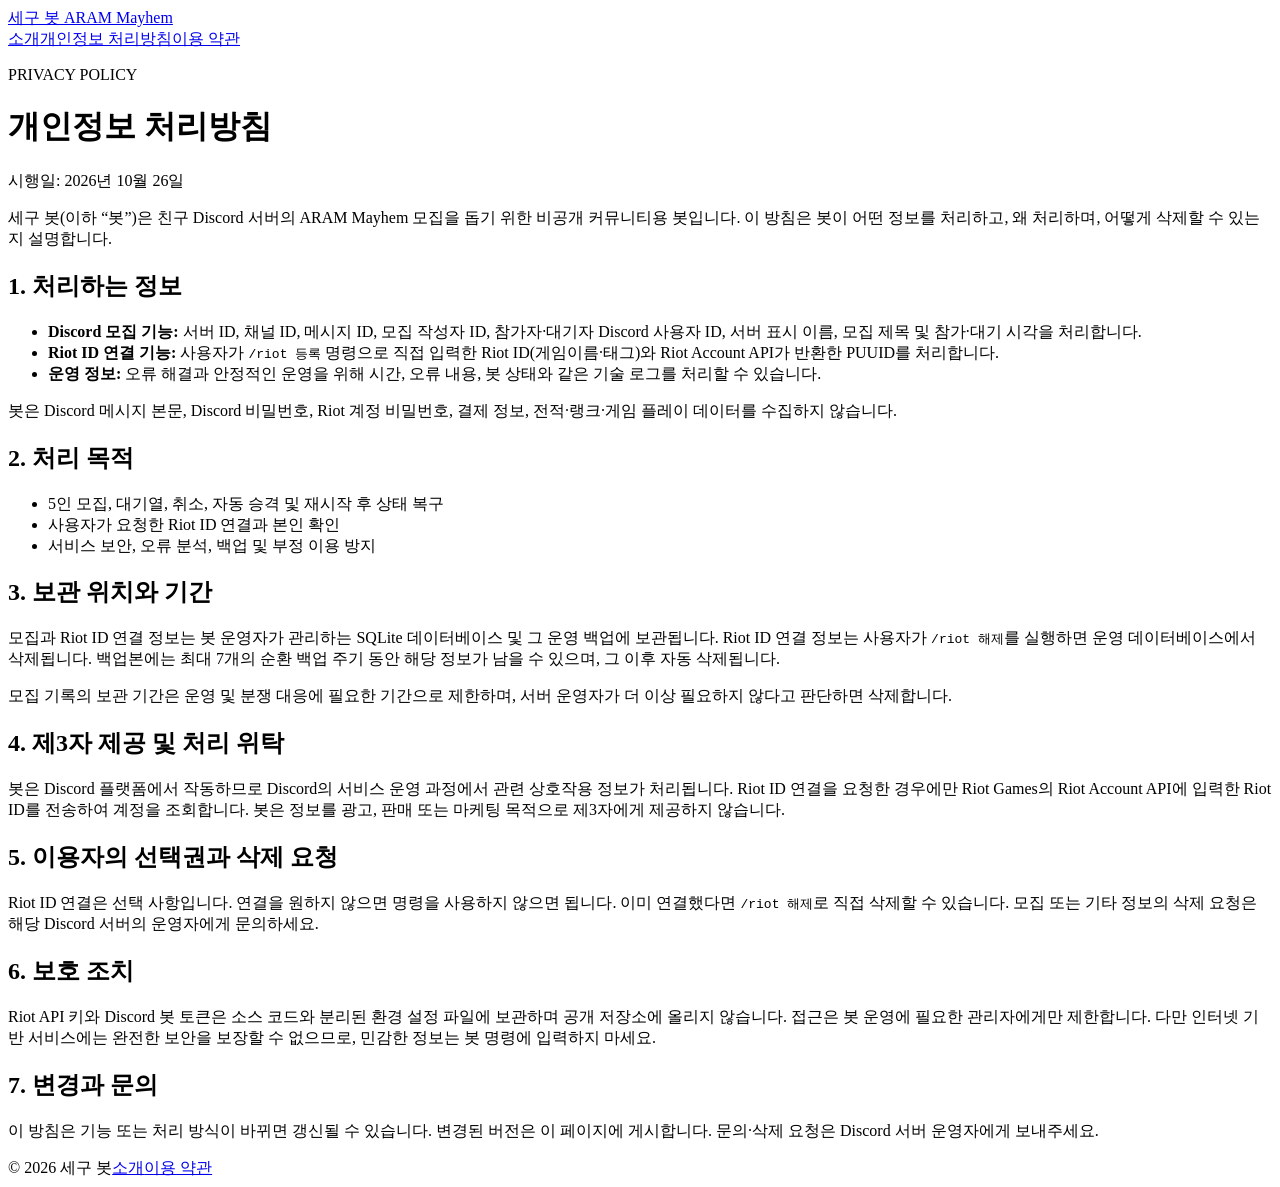
==== privacy.html @ af9cb357 "Publish ARAM Mayhem bot website" ====
<!doctype html>
<html lang="ko">
  <head>
    <meta charset="utf-8">
    <meta name="viewport" content="width=device-width, initial-scale=1">
    <meta name="description" content="세구 봇 개인정보 처리방침">
    <title>개인정보 처리방침 | 세구 봇</title>
    <link rel="stylesheet" href="assets/site.css">
  </head>
  <body>
    <header class="site-header">
      <a class="brand" href="index.html">세구 봇 <span>ARAM Mayhem</span></a>
      <nav aria-label="주요 메뉴"><a href="index.html">소개</a><a href="privacy.html" aria-current="page">개인정보 처리방침</a><a href="terms.html">이용 약관</a></nav>
    </header>
    <main class="legal-page">
      <p class="eyebrow">PRIVACY POLICY</p>
      <h1>개인정보 처리방침</h1>
      <p class="effective">시행일: 2026년 10월 26일</p>
      <p>세구 봇(이하 “봇”)은 친구 Discord 서버의 ARAM Mayhem 모집을 돕기 위한 비공개 커뮤니티용 봇입니다. 이 방침은 봇이 어떤 정보를 처리하고, 왜 처리하며, 어떻게 삭제할 수 있는지 설명합니다.</p>

      <h2>1. 처리하는 정보</h2>
      <ul>
        <li><strong>Discord 모집 기능:</strong> 서버 ID, 채널 ID, 메시지 ID, 모집 작성자 ID, 참가자·대기자 Discord 사용자 ID, 서버 표시 이름, 모집 제목 및 참가·대기 시각을 처리합니다.</li>
        <li><strong>Riot ID 연결 기능:</strong> 사용자가 <code>/riot 등록</code> 명령으로 직접 입력한 Riot ID(게임이름·태그)와 Riot Account API가 반환한 PUUID를 처리합니다.</li>
        <li><strong>운영 정보:</strong> 오류 해결과 안정적인 운영을 위해 시간, 오류 내용, 봇 상태와 같은 기술 로그를 처리할 수 있습니다.</li>
      </ul>
      <p>봇은 Discord 메시지 본문, Discord 비밀번호, Riot 계정 비밀번호, 결제 정보, 전적·랭크·게임 플레이 데이터를 수집하지 않습니다.</p>

      <h2>2. 처리 목적</h2>
      <ul>
        <li>5인 모집, 대기열, 취소, 자동 승격 및 재시작 후 상태 복구</li>
        <li>사용자가 요청한 Riot ID 연결과 본인 확인</li>
        <li>서비스 보안, 오류 분석, 백업 및 부정 이용 방지</li>
      </ul>

      <h2>3. 보관 위치와 기간</h2>
      <p>모집과 Riot ID 연결 정보는 봇 운영자가 관리하는 SQLite 데이터베이스 및 그 운영 백업에 보관됩니다. Riot ID 연결 정보는 사용자가 <code>/riot 해제</code>를 실행하면 운영 데이터베이스에서 삭제됩니다. 백업본에는 최대 7개의 순환 백업 주기 동안 해당 정보가 남을 수 있으며, 그 이후 자동 삭제됩니다.</p>
      <p>모집 기록의 보관 기간은 운영 및 분쟁 대응에 필요한 기간으로 제한하며, 서버 운영자가 더 이상 필요하지 않다고 판단하면 삭제합니다.</p>

      <h2>4. 제3자 제공 및 처리 위탁</h2>
      <p>봇은 Discord 플랫폼에서 작동하므로 Discord의 서비스 운영 과정에서 관련 상호작용 정보가 처리됩니다. Riot ID 연결을 요청한 경우에만 Riot Games의 Riot Account API에 입력한 Riot ID를 전송하여 계정을 조회합니다. 봇은 정보를 광고, 판매 또는 마케팅 목적으로 제3자에게 제공하지 않습니다.</p>

      <h2>5. 이용자의 선택권과 삭제 요청</h2>
      <p>Riot ID 연결은 선택 사항입니다. 연결을 원하지 않으면 명령을 사용하지 않으면 됩니다. 이미 연결했다면 <code>/riot 해제</code>로 직접 삭제할 수 있습니다. 모집 또는 기타 정보의 삭제 요청은 해당 Discord 서버의 운영자에게 문의하세요.</p>

      <h2>6. 보호 조치</h2>
      <p>Riot API 키와 Discord 봇 토큰은 소스 코드와 분리된 환경 설정 파일에 보관하며 공개 저장소에 올리지 않습니다. 접근은 봇 운영에 필요한 관리자에게만 제한합니다. 다만 인터넷 기반 서비스에는 완전한 보안을 보장할 수 없으므로, 민감한 정보는 봇 명령에 입력하지 마세요.</p>

      <h2>7. 변경과 문의</h2>
      <p>이 방침은 기능 또는 처리 방식이 바뀌면 갱신될 수 있습니다. 변경된 버전은 이 페이지에 게시합니다. 문의·삭제 요청은 Discord 서버 운영자에게 보내주세요.</p>
    </main>
    <footer><span>© 2026 세구 봇</span><a href="index.html">소개</a><a href="terms.html">이용 약관</a></footer>
  </body>
</html>
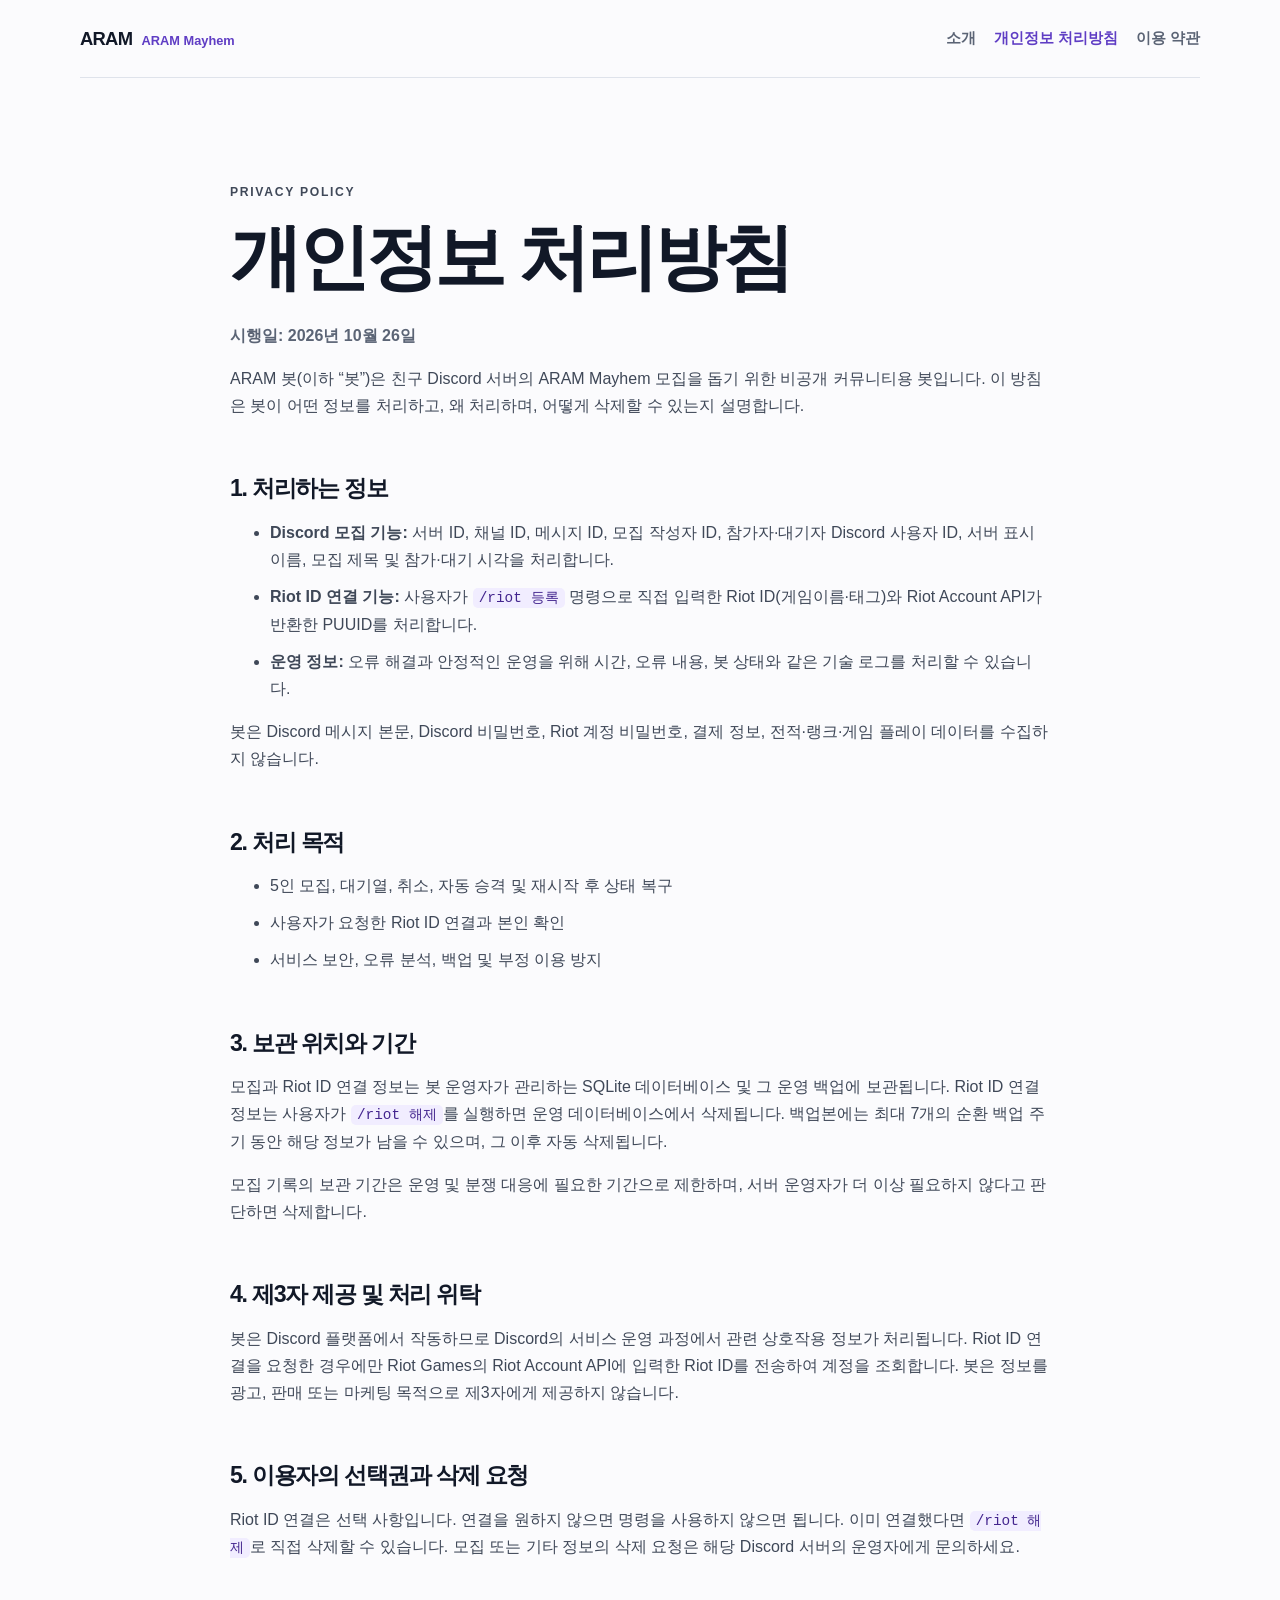
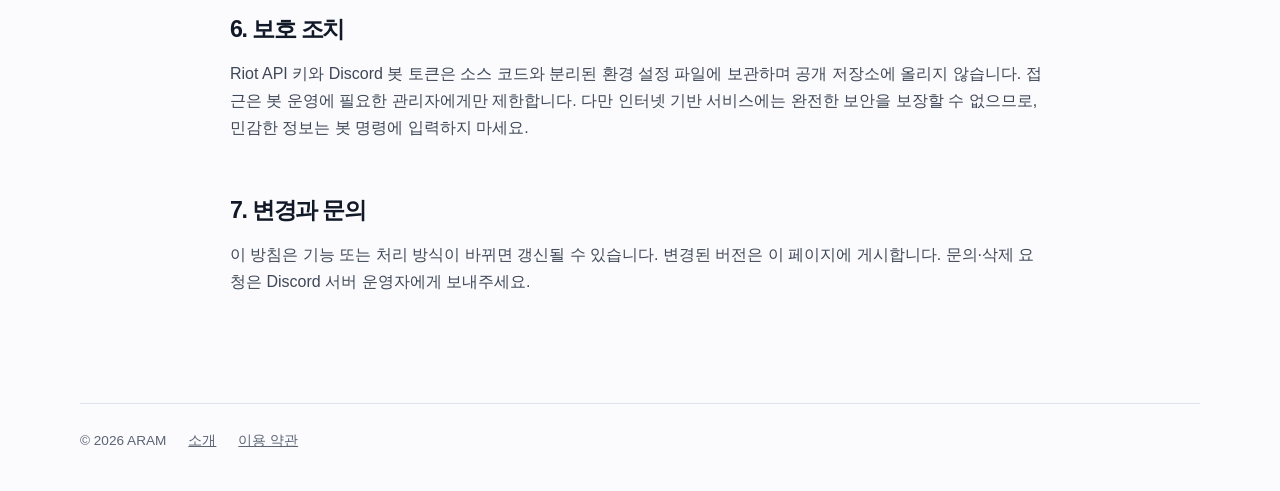
==== commit c4c1a8f6: "Rename public brand to ARAM" ====
--- a/privacy.html
+++ b/privacy.html
@@ -3,20 +3,20 @@
   <head>
     <meta charset="utf-8">
     <meta name="viewport" content="width=device-width, initial-scale=1">
-    <meta name="description" content="세구 봇 개인정보 처리방침">
-    <title>개인정보 처리방침 | 세구 봇</title>
+    <meta name="description" content="ARAM 봇 개인정보 처리방침">
+    <title>개인정보 처리방침 | ARAM</title>
     <link rel="stylesheet" href="assets/site.css">
   </head>
   <body>
     <header class="site-header">
-      <a class="brand" href="index.html">세구 봇 <span>ARAM Mayhem</span></a>
+      <a class="brand" href="index.html">ARAM <span>ARAM Mayhem</span></a>
       <nav aria-label="주요 메뉴"><a href="index.html">소개</a><a href="privacy.html" aria-current="page">개인정보 처리방침</a><a href="terms.html">이용 약관</a></nav>
     </header>
     <main class="legal-page">
       <p class="eyebrow">PRIVACY POLICY</p>
       <h1>개인정보 처리방침</h1>
       <p class="effective">시행일: 2026년 10월 26일</p>
-      <p>세구 봇(이하 “봇”)은 친구 Discord 서버의 ARAM Mayhem 모집을 돕기 위한 비공개 커뮤니티용 봇입니다. 이 방침은 봇이 어떤 정보를 처리하고, 왜 처리하며, 어떻게 삭제할 수 있는지 설명합니다.</p>
+      <p>ARAM 봇(이하 “봇”)은 친구 Discord 서버의 ARAM Mayhem 모집을 돕기 위한 비공개 커뮤니티용 봇입니다. 이 방침은 봇이 어떤 정보를 처리하고, 왜 처리하며, 어떻게 삭제할 수 있는지 설명합니다.</p>
 
       <h2>1. 처리하는 정보</h2>
       <ul>
@@ -49,6 +49,6 @@
       <h2>7. 변경과 문의</h2>
       <p>이 방침은 기능 또는 처리 방식이 바뀌면 갱신될 수 있습니다. 변경된 버전은 이 페이지에 게시합니다. 문의·삭제 요청은 Discord 서버 운영자에게 보내주세요.</p>
     </main>
-    <footer><span>© 2026 세구 봇</span><a href="index.html">소개</a><a href="terms.html">이용 약관</a></footer>
+    <footer><span>© 2026 ARAM</span><a href="index.html">소개</a><a href="terms.html">이용 약관</a></footer>
   </body>
 </html>
--- a/assets/site.css
+++ b/assets/site.css
@@ -0,0 +1,42 @@
+:root {
+  --ink: #111827;
+  --muted: #5b6475;
+  --paper: #fbfbfd;
+  --line: #dfe3eb;
+  --accent: #5f3dc4;
+  --accent-dark: #43258e;
+  --purple-wash: #f1edff;
+}
+* { box-sizing: border-box; }
+html { scroll-behavior: smooth; }
+body { margin: 0; color: var(--ink); background: var(--paper); font-family: "Pretendard", "Noto Sans KR", "Malgun Gothic", sans-serif; line-height: 1.7; }
+a { color: inherit; }
+.site-header, main, footer { width: min(1120px, calc(100% - 40px)); margin-inline: auto; }
+.site-header { min-height: 78px; display: flex; align-items: center; justify-content: space-between; gap: 24px; border-bottom: 1px solid var(--line); }
+.brand { text-decoration: none; font-size: 1.15rem; font-weight: 850; letter-spacing: -0.04em; white-space: nowrap; }
+.brand span { color: var(--accent); font-size: .8rem; margin-left: 5px; letter-spacing: 0; }
+nav { display: flex; flex-wrap: wrap; gap: 18px; font-size: .91rem; font-weight: 700; }
+nav a { color: var(--muted); text-decoration: none; }
+nav a:hover, nav a[aria-current="page"] { color: var(--accent); }
+.hero { padding: 130px 0 118px; max-width: 860px; }
+.eyebrow { color: var(--accent); font-size: .76rem; font-weight: 900; letter-spacing: .14em; }
+h1, h2, h3 { letter-spacing: -0.055em; line-height: 1.18; }
+h1 { margin: 10px 0 22px; font-size: clamp(2.75rem, 7vw, 5.5rem); }
+h2 { margin: 8px 0 30px; font-size: clamp(2rem, 4vw, 3.25rem); }
+h3 { margin: 16px 0 8px; font-size: 1.3rem; }
+.lead { color: var(--muted); font-size: clamp(1.05rem, 2vw, 1.33rem); max-width: 700px; }
+.hero-actions { display: flex; flex-wrap: wrap; gap: 12px; margin-top: 35px; }
+.button { border-radius: 10px; padding: 12px 19px; font-size: .95rem; font-weight: 800; text-decoration: none; }
+.primary { color: white; background: var(--accent); }.primary:hover { background: var(--accent-dark); }
+.secondary { background: #fff; border: 1px solid var(--line); }.secondary:hover { border-color: var(--accent); color: var(--accent); }
+.section { padding: 88px 0; border-top: 1px solid var(--line); }
+.cards { display: grid; grid-template-columns: repeat(2, 1fr); gap: 16px; }
+.card { padding: 29px; border: 1px solid var(--line); border-radius: 16px; background: #fff; }
+.card p, .split p, .steps p { margin: 0; color: var(--muted); }.icon { color: var(--accent); font-size: .85rem; font-weight: 900; }
+.split { display: grid; grid-template-columns: .9fr 1.1fr; gap: 76px; }.split > div > :first-child { margin-top: 0; }
+code { padding: .14em .42em; border-radius: 5px; background: var(--purple-wash); color: var(--accent-dark); font-family: Consolas, monospace; font-size: .9em; overflow-wrap: anywhere; }
+.steps ol { display: grid; gap: 0; max-width: 770px; padding: 0; list-style: none; }.steps li { display: flex; gap: 20px; padding: 23px 0; border-top: 1px solid var(--line); }.steps li span { flex: 0 0 32px; color: var(--accent); font-weight: 900; }.steps li strong { display: block; margin-bottom: 7px; }
+.notice { margin: 0 0 90px; padding: 36px; border-radius: 16px; background: var(--purple-wash); }.notice h2 { margin: 0 0 12px; font-size: 1.3rem; }.notice p { margin: 0; color: #3c3653; }
+.legal-page { width: min(820px, calc(100% - 40px)); padding: 92px 0; }.legal-page h1 { font-size: clamp(2.7rem, 6vw, 4.5rem); }.legal-page h2 { margin: 56px 0 13px; font-size: 1.45rem; }.legal-page li { margin: 10px 0; }.legal-page p, .legal-page li { color: #3f4858; }.effective { color: var(--muted) !important; font-weight: 700; }
+footer { display: flex; flex-wrap: wrap; gap: 10px 22px; padding: 25px 0 40px; border-top: 1px solid var(--line); color: var(--muted); font-size: .85rem; } footer a:hover { color: var(--accent); }
+@media (max-width: 680px) { .site-header { padding: 18px 0; align-items: flex-start; flex-direction: column; gap: 10px; }.hero { padding: 80px 0; }.section { padding: 65px 0; }.cards, .split { grid-template-columns: 1fr; }.split { gap: 20px; }.notice { margin-bottom: 60px; padding: 25px; } }
